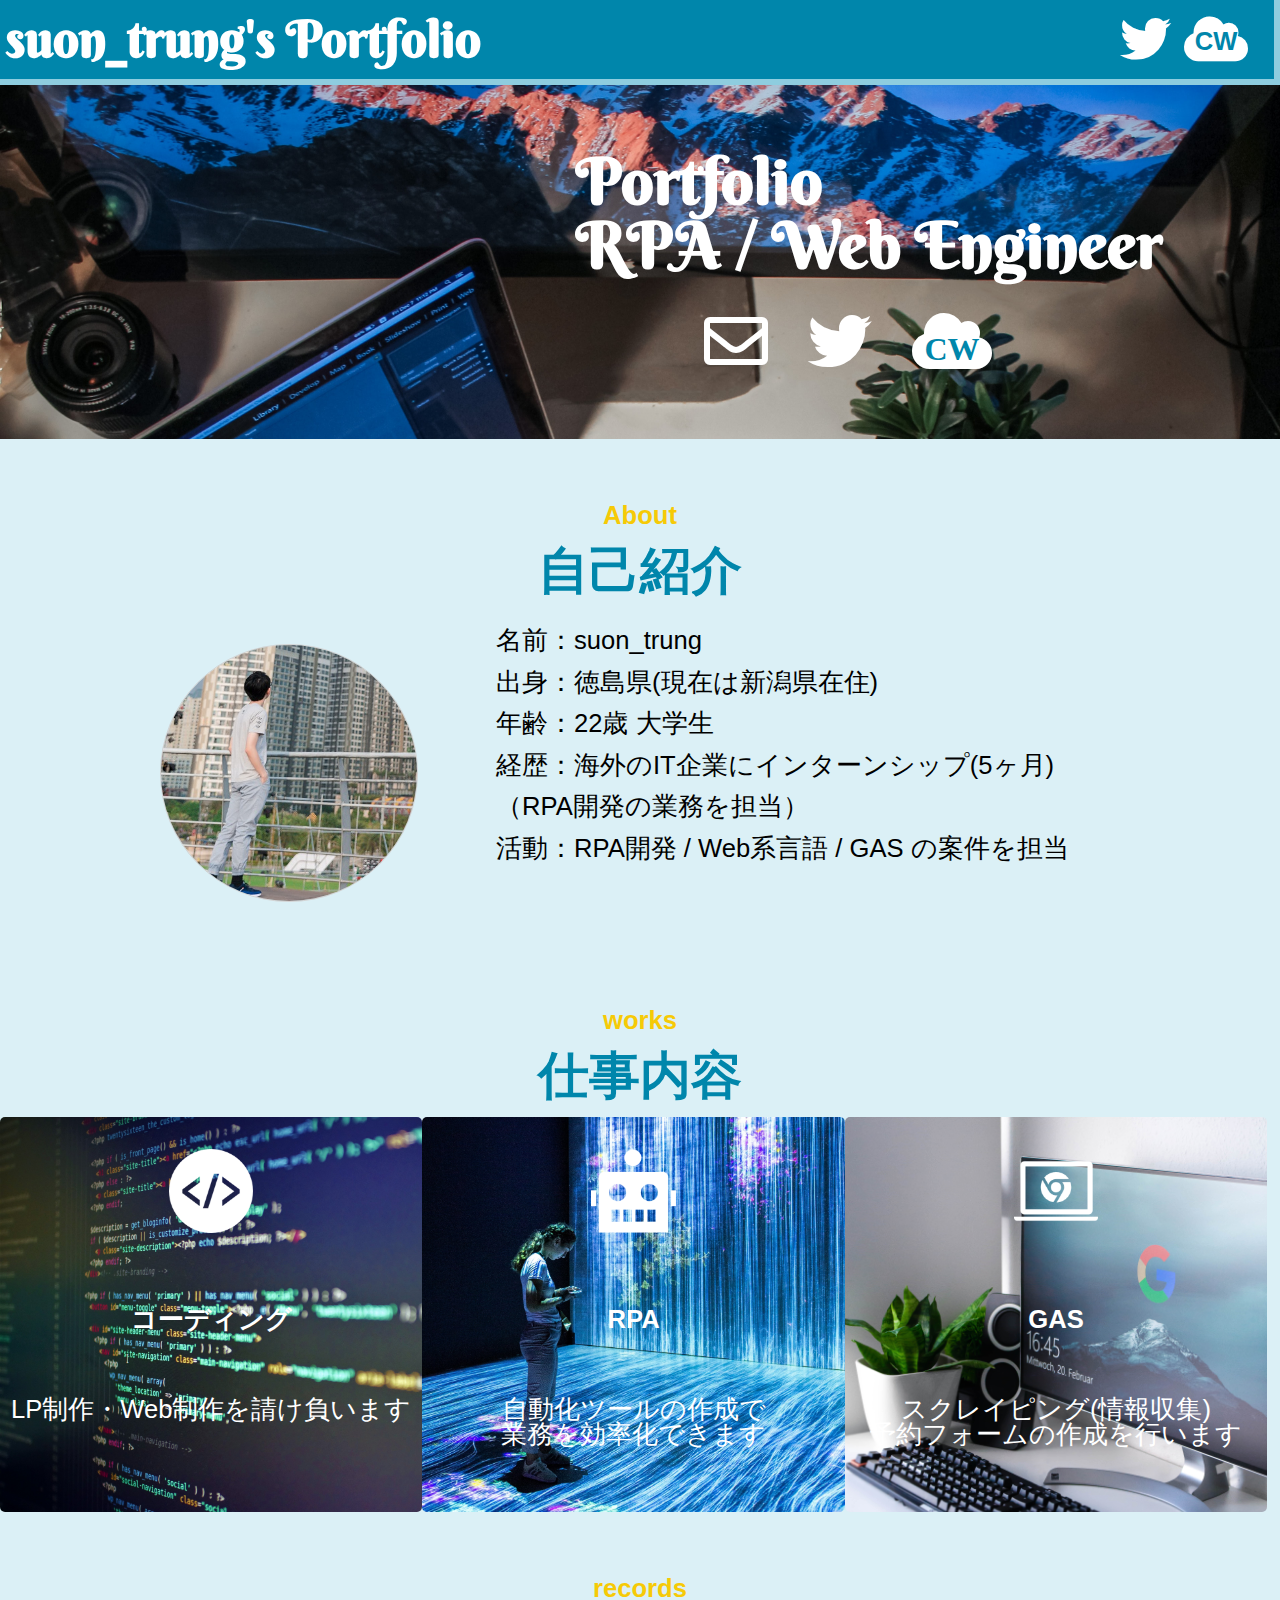
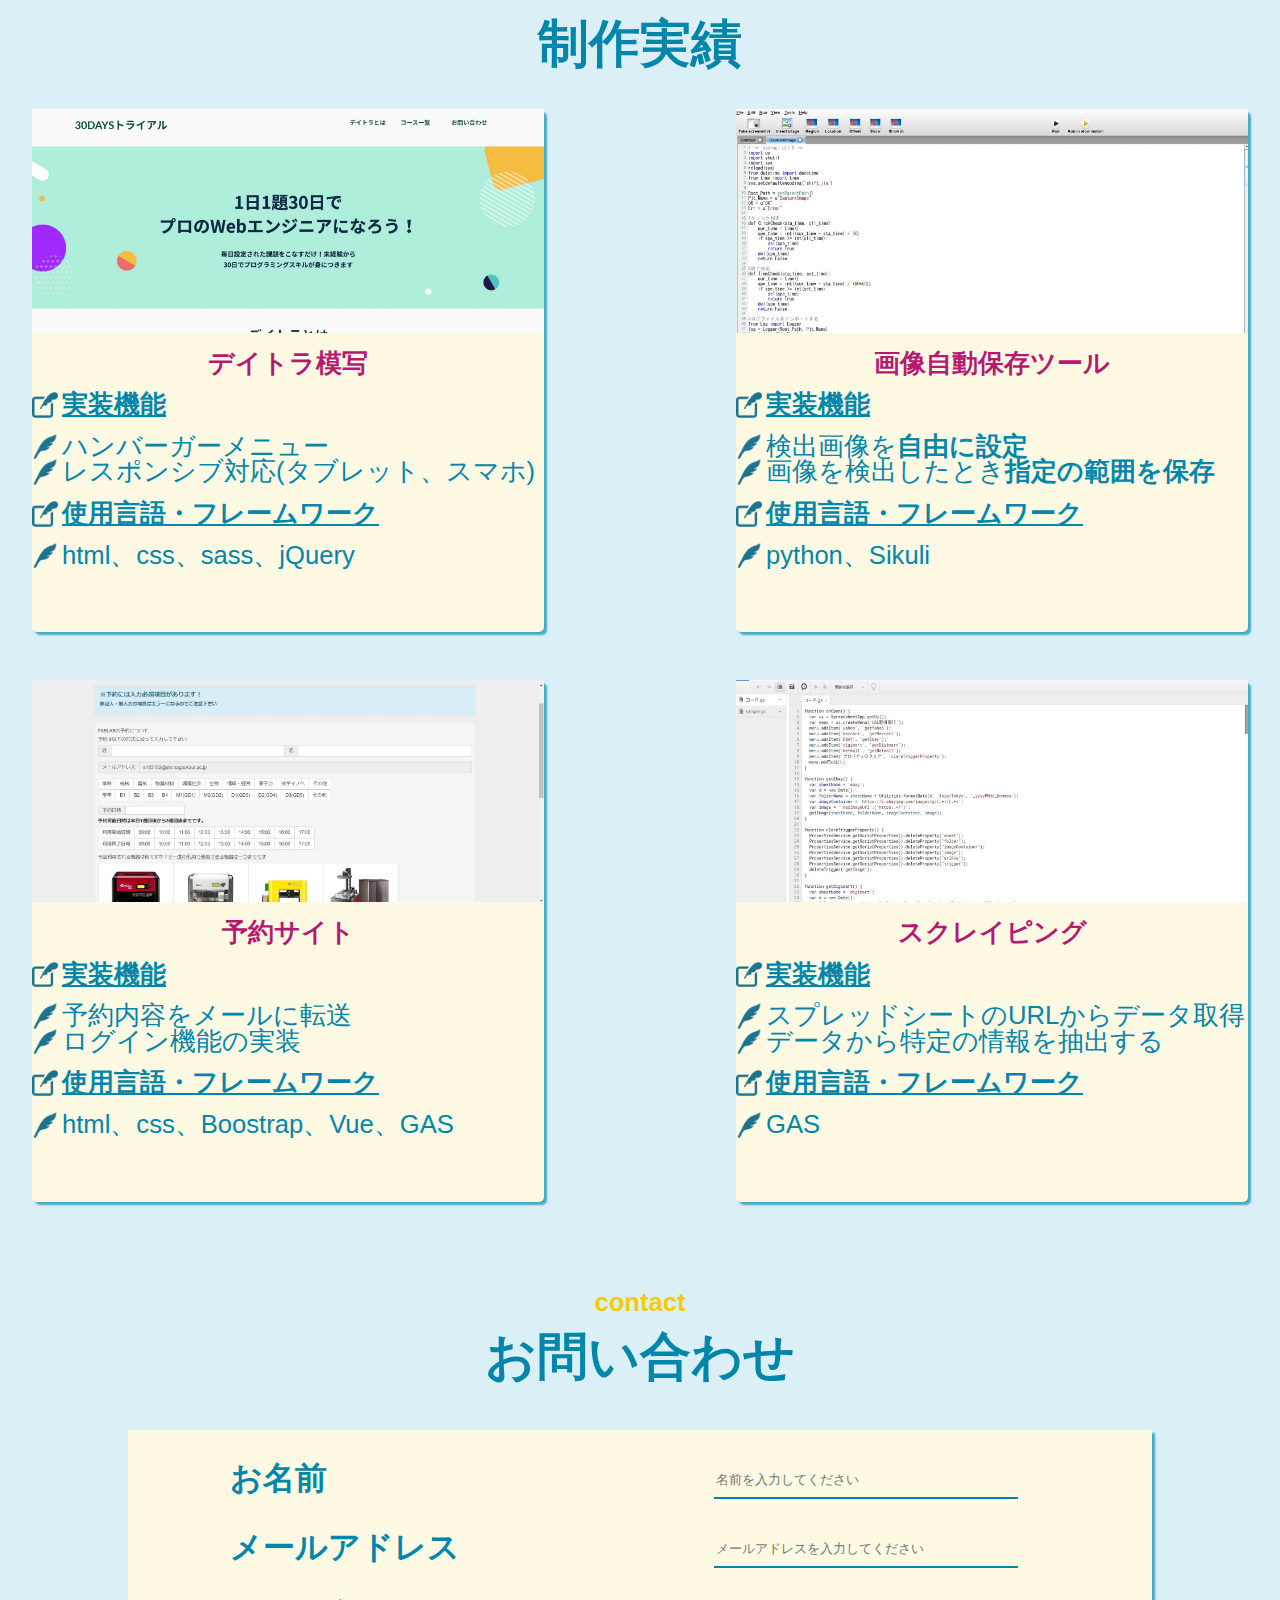
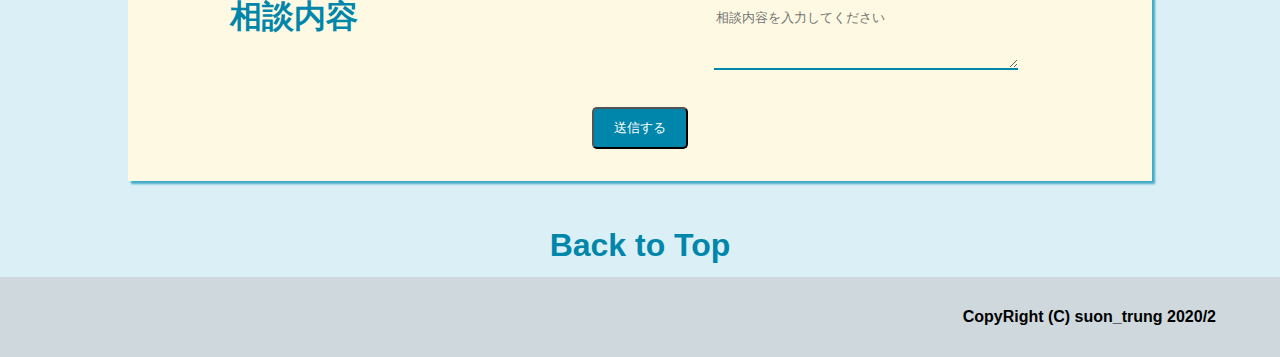
==== index.html @ 63317b01 "初版" ====
<!DOCTYPE html>
<html>
  <head>
    <meta charset="utf-8">
    <title>suon_trung's Portfolio</title>
    <meta name="viewport" content="width=device-width, initial-scale=1.0, minimum-scale=1.0, user-scalable=yes">
    <link href="https://fonts.googleapis.com/css?family=Berkshire+Swash&display=swap" rel="stylesheet">
    <link href="https://use.fontawesome.com/releases/v5.6.1/css/all.css" rel="stylesheet">
    <link rel="stylesheet" href="css/ResetStyle.css">
    <link rel="stylesheet" href="css/common.css">
  </head>
  <body>
    <header>
      <div class="underbar"></div>
      <div class="topbar">
        <div class="title">
          <h1>suon_trung's Portfolio</h1>
        </div>
        <div class="icon">
          <div class="pic">
            <a href="https://twitter.com/SuonTrung"><i class="fab fa-twitter fa-fw"></i></a>
          </div>
          <div class="pic _fa-back">
            <a href="https://crowdworks.jp/public/employees/3384815">
              <i class="fas fa-cloud fa-fw"></i>
              <span class="_fa-forw">CW</span>
            </a>
          </div>
        </div>
      </div>
    </header>
    <main>
      <section class="top">
        <div class="topimg">
          <div class="text">
            <p class="font-swash">Portfolio</p>
            <p class="font-swash">RPA / Web Engineer</p>
          </div>
          <div class="icon">
            <div class="pic move-cont">
              <i class="far fa-envelope"></i>
            </div>
            <div class="pic">
              <a href="https://twitter.com/SuonTrung"><i class="fab fa-twitter fa-fw"></i></a>
            </div>
            <div class="pic">
              <a href="https://crowdworks.jp/public/employees/3384815"><i class="fas fa-cloud fa-fw _fa-back"><span class="_fa-forw">CW</span></i></a>
            </div>
          </div>
        </div>
      </section>

      <section class="pro">
        <div class="profile">
          <h3>About</h3>
          <h2>自己紹介</h2>
          <div class="flex eight-size margin-center">
            <div class="pic">
              <img src="img/profile.jpg" width="100%" style="border-radius: 50%; border: 1px solid lightgray;">
            </div>
            <div class="text">
              <ul>
                <li>名前：suon_trung</li>
                <li>出身：徳島県(現在は新潟県在住)</li>
                <li>年齢：22歳 大学生</li>
                <li>経歴：海外のIT企業にインターンシップ(5ヶ月)</li>
                <li>（RPA開発の業務を担当）</li>
                <li>活動：RPA開発 / Web系言語 / GAS の案件を担当</li>
                <li></li>
              </ul>
            </div>
          </div>
        </div>
      </section>

      <section class="works">
        <div class="skill">
          <h3>works</h3>
          <h2>仕事内容</h2>
          <div class="flex">
            <section>
              <div class="container html">
                <div class="pic">
                  <img src="img/html.png" width="100%">
                </div>
                <div class="text">
                  <h3>コーディング</h3>
                  <p>LP制作・Web制作を請け負います</p>
                </div>
              </div>
            </section>
  
            <section>
              <div class="container rpa">
                <div class="pic">
                  <img src="img/rpa.png" width="100%">
                </div>
                <div class="text">
                  <h3>RPA</h3>
                  <p>自動化ツールの作成で<br>業務を効率化できます</p>
                </div>
              </div>
            </section>
  
            <section>
              <div class="container gas">
                <div class="pic">
                  <img src="img/gas.png" width="100%">
                </div>
                <div class="text">
                  <h3>GAS</h3>
                  <p>スクレイピング(情報収集)<br>予約フォームの作成を行います</p>
                </div>
              </div>
            </section>
          </div>
        </div>
      </section>

      <section>
        <h3>records</h3>
        <h2>制作実績</h2>
        <div class="record">
          <div class="flex">
            <div class="container main-color">
              <div class="pic">
                <img src="img/html_port.jpg" width="100%">
              </div>
              <div class="text">
                <h3>デイトラ模写</h3>
                <ul>
                  <li>実装機能</li>
                  <li>ハンバーガーメニュー</li>
                  <li>レスポンシブ対応(タブレット、スマホ)</li>
                </ul>
                <ul>
                  <li>使用言語・フレームワーク</li>
                  <li>html、css、sass、jQuery</li>
                </ul>
              </div>
            </div>

            <div class="container">
              <div class="pic">
                <img src="img/rpa_port.jpg" width="100%">
              </div>
              <div class="text">
                <h3>画像自動保存ツール</h3>
                <ul>
                  <li>実装機能</li>
                  <li>検出画像を<b>自由に設定</b></li>
                  <li>画像を検出したとき<b>指定の範囲を保存</b></li>
                </ul>
                <ul>
                  <li>使用言語・フレームワーク</li>
                  <li>python、Sikuli</li>
                </ul>
              </div>
            </div>
          </div>
          <div class="flex">
            <div class="container">
              <div class="pic">
                <img src="img/gas_port.jpg" width="100%">
              </div>
              <div class="text">
                <h3>予約サイト</h3>
                <ul>
                  <li>実装機能</li>
                  <li>予約内容をメールに転送</li>
                  <li>ログイン機能の実装</li>
                </ul>
                <ul>
                  <li>使用言語・フレームワーク</li>
                  <li>html、css、Boostrap、Vue、GAS</li>
                </ul>
              </div>
            </div>
            <div class="container">
              <div class="pic">
                <img src="img/scra_port.jpg" width="100%">
              </div>
              <div class="text">
                <h3>スクレイピング</h3>
                <ul>
                  <li>実装機能</li>
                  <li>スプレッドシートのURLからデータ取得</b></li>
                  <li>データから特定の情報を抽出する</b></li>
                </ul>
                <ul>
                  <li>使用言語・フレームワーク</li>
                  <li>GAS</li>
                </ul>
              </div>
            </div>
          </div>
        </div>
      </section>

      <section class="cont">
        <h3>contact</h3>
        <h2>お問い合わせ</h2>
        <div class="form">
          <form action="https://script.google.com/macros/s/AKfycbw3FhSAvI38-CSGtLt6iGZPKtSfuxS2TXnhIPZ2aMzYkBeC4oI/exec" method="post">
            <div class="label">
              <label>
                <div class="flex">
                  <div class="question">
                    <span>お名前</span>
                  </div>
                  <div class="answer">
                    <input type="text" name="name" placeholder="名前を入力してください">
                  </div>
                </div>
              </label>
            </div>
            <div class="label">
              <label>
                <div class="flex">
                  <div class="question">
                    <span>メールアドレス</span>
                  </div>
                  <div class="answer">
                    <input type="email" name="mail" placeholder="メールアドレスを入力してください">
                  </div>
                </div>
              </label>
            </div>
            <div class="label">
              <label>
                <div class="flex">
                  <div class="question">
                    <span>相談内容</span>
                  </div>
                  <div class="answer">
                    <textarea name="answer" placeholder="相談内容を入力してください"></textarea>
                  </div>
                </div>
              </label>
            </div>
            <div class="submit">
              <input type="submit" value="送信する">
            </div>
          </form>
        </div>
      </section>
      <div class="move-top"><span>Back to Top</span></div>
    </main>

    <footer>
      <div class ="copyright">
        <p>CopyRight (C) suon_trung 2020/2</p>
      </div>
    </footer>
    <script src="js/jquery-3.4.1.min.js"></script>
    <script src="js/common.js"></script>
  </body>
</html>
---- css/ResetStyle.css ----
/*
html5doctor.com Reset Stylesheet
v1.6.1
Last Updated: 2010-09-17
Author: Richard Clark - http://richclarkdesign.com
Twitter: @rich_clark
*/

html, body, div, span, object, iframe,
h1, h2, h3, h4, h5, h6, p, blockquote, pre,
abbr, address, cite, code,
del, dfn, em, img, ins, kbd, q, samp,
small, strong, sub, sup, var,
b, i,
dl, dt, dd, ol, ul, li,
fieldset, form, label, legend,
table, caption, tbody, tfoot, thead, tr, th, td,
article, aside, canvas, details, figcaption, figure,
footer, header, hgroup, menu, nav, section, summary,
time, mark, audio, video {
    margin:0;
    padding:0;
    border:0;
    outline:0;
    font-size:100%;
    vertical-align:baseline;
    background:transparent;
}

body {
    line-height:1;
}

article,aside,details,figcaption,figure,
footer,header,hgroup,menu,nav,section {
    display:block;
}

nav ul {
    list-style:none;
}

blockquote, q {
    quotes:none;
}

blockquote:before, blockquote:after,
q:before, q:after {
    content:'';
    content:none;
}

a {
    margin:0;
    padding:0;
    font-size:100%;
    vertical-align:baseline;
    background:transparent;
}

/* change colours to suit your needs */
ins {
    background-color:#ff9;
    color:#000;
    text-decoration:none;
}

/* change colours to suit your needs */
mark {
    background-color:#ff9;
    color:#000;
    font-style:italic;
    font-weight:bold;
}

del {
    text-decoration: line-through;
}

abbr[title], dfn[title] {
    border-bottom:1px dotted;
    cursor:help;
}

table {
    border-collapse:collapse;
    border-spacing:0;
}

/* change border colour to suit your needs */
hr {
    display:block;
    height:1px;
    border:0;  
    border-top:1px solid #cccccc;
    margin:1em 0;
    padding:0;
}

input, select {
    vertical-align:middle;
}
---- css/common.css ----
html{font-size:64px;font-size:5vw;font-family:"Lato","Noto Sans JP","游ゴシック Medium","游ゴシック体","Yu Gothic Medium",YuGothic,"ヒラギノ角ゴ ProN","Hiragino Kaku Gothic ProN","メイリオ",Meiryo,"ＭＳ Ｐゴシック","MS PGothic",sans-serif}html body{background:#DBF0F6}html body h1{font-size:0.8rem;font-family:'Berkshire Swash', "Times New Roman", sans-serif;color:#fff}html body ul{list-style:none}html body .flex{display:flex}html body .margin-center{margin:0 auto}html body h2{text-align:center;font-size:0.8rem;padding:16px 0 16px 0;color:#0086AB}html body h3,html body main .skill .flex p{text-align:center;font-size:0.4rem;margin-top:64px;color:#F6CA06}html body a{color:#fff}html body .main-color{background:#0086AB}html body .acc1-color{background:#B61972}html body .acc2-color{background:#F6CA06}html body .font-swash{font-family:'Berkshire Swash', "Times New Roman", sans-serif}html body .move-cont{cursor:pointer}html body header{position:relative;margin-bottom:0.1rem}html body header .topbar,html body header .underbar{display:flex;padding:0.2rem 0 0.2rem 0.1rem;margin-right:0.1rem;background:#0086AB;position:relative;z-index:100}html body header .underbar{width:100%;height:100%;padding:0;margin:0;padding-bottom:0.1rem;background:#42aac7;opacity:0.5;position:absolute;z-index:99;top:0}html body header .title{margin-right:auto}html body header .icon{display:flex;margin-right:0.3rem}html body header .icon .pic{margin-right:0.1rem;font-size:0.8rem}html body header .icon ._fa-back{position:relative;z-index:100}html body header .icon ._fa-back ._fa-forw{position:absolute;z-index:101;top:50%;left:50%;transform:translate(-50%, -40%);font-size:0.4rem;font-weight:bold;color:#0086AB}html body main .topimg{background-image:url("../img/pc_screen.jpg");background-size:cover;padding-top:64px;padding-bottom:64px}html body main .topimg .text{margin-left:45%;color:#fff;font-size:1rem;font-weight:bold}html body main .topimg .icon{margin-top:32px;margin-left:55%;color:#fff;font-size:1rem;display:flex}html body main .topimg .icon .pic{margin-right:32px}html body main .topimg .icon ._fa-back{position:relative}html body main .topimg .icon ._fa-back ._fa-forw{position:absolute;z-index:101;top:60%;left:50%;transform:translate(-50%, -50%);color:#0086AB;font-size:50%}html body main .container{width:33vw;height:100%;background:white;border-radius:5px}html body main .container .pic{width:20%;margin:0 auto;padding-top:32px}html body main .container .text{color:#0086AB;font-size:0.5rem;margin:64px 0 64px 0}html body main .skill .flex h3,html body main .skill .flex p{color:#fff}html body main .skill .html{background-image:url("../img/html_back.jpg");background-size:cover}html body main .skill .rpa{background-image:url("../img/rpa_back.jpg");background-size:cover}html body main .skill .gas{background-image:url("../img/gas_back.jpg");background-size:cover}html body main .record .container{background:#FEF9E2;box-shadow:3px 3px 2px #42aac7;margin:24px auto;width:40%}html body main .record .container .pic{padding:0;width:100%;overflow:hidden}html body main .record .container .text{font-size:0.4rem;margin-top:0px}html body main .record .container .text h3,html body main .record .container .text .skill .flex p,html body main .skill .flex .record .container .text p{color:#B61972;margin-top:8px;margin-bottom:16px}html body main .record .container .text ul{margin-top:16px;list-style:none}html body main .record .container .text li{background:url("../img/li.png") no-repeat;padding-left:30px;background-size:0.4rem auto}html body main .record .container .text li:first-child{background:url("../img/li-first.png") no-repeat;margin-bottom:16px;background-size:0.4rem auto;font-weight:bold;text-decoration:underline}html body main .record .container:first-child{margin-left:32px}html body main .record .container:last-child{margin-right:32px}html body main .profile{background-size:cover}html body main .profile .flex{width:80%;margin:0 auto}html body main .profile .pic{width:20vw;padding:32px;margin-right:48px}html body main .profile .text{font-size:0.4rem}html body main .profile .text li{margin-top:16px}html body main .form{width:80%;margin:32px auto;background:#FEF9E2;box-shadow:3px 3px 2px #42aac7;font-size:0.5rem}html body main .form .label{padding-top:32px;width:80%;margin:0 auto}html body main .form .label .flex{justify-content:space-between}html body main .form .label .flex .question{color:#0086AB;font-weight:bold}html body main .form .label .flex .answer{margin-right:32px}html body main .form .label .flex .answer input,html body main .form .label .flex .answer textarea{width:300px;border:none;border-bottom:2px solid #0086AB;background:transparent;line-height:0.5rem;font-family:"Lato","Noto Sans JP","游ゴシック Medium","游ゴシック体","Yu Gothic Medium",YuGothic,"ヒラギノ角ゴ ProN","Hiragino Kaku Gothic ProN","メイリオ",Meiryo,"ＭＳ Ｐゴシック","MS PGothic",sans-serif}html body main .form .submit{display:inline-blck;text-align:center;padding:32px 0}html body main .form .submit input,html body main .form .submit .label .flex .answer textarea,html body main .form .label .flex .answer .submit textarea{color:#fff;background:#0086AB;padding:10px 20px;border-radius:5px;cursor:pointer}html body main .move-top{text-align:center;color:#0086AB;line-height:1rem;font-size:0.5rem;font-weight:bold;cursor:pointer}html body footer{background:#cfd8dc}html body footer .copyright{width:90vw;margin:0 auto;padding-top:32px;padding-bottom:32px;font-size:0.25rem;font-weight:bold;text-align:right}
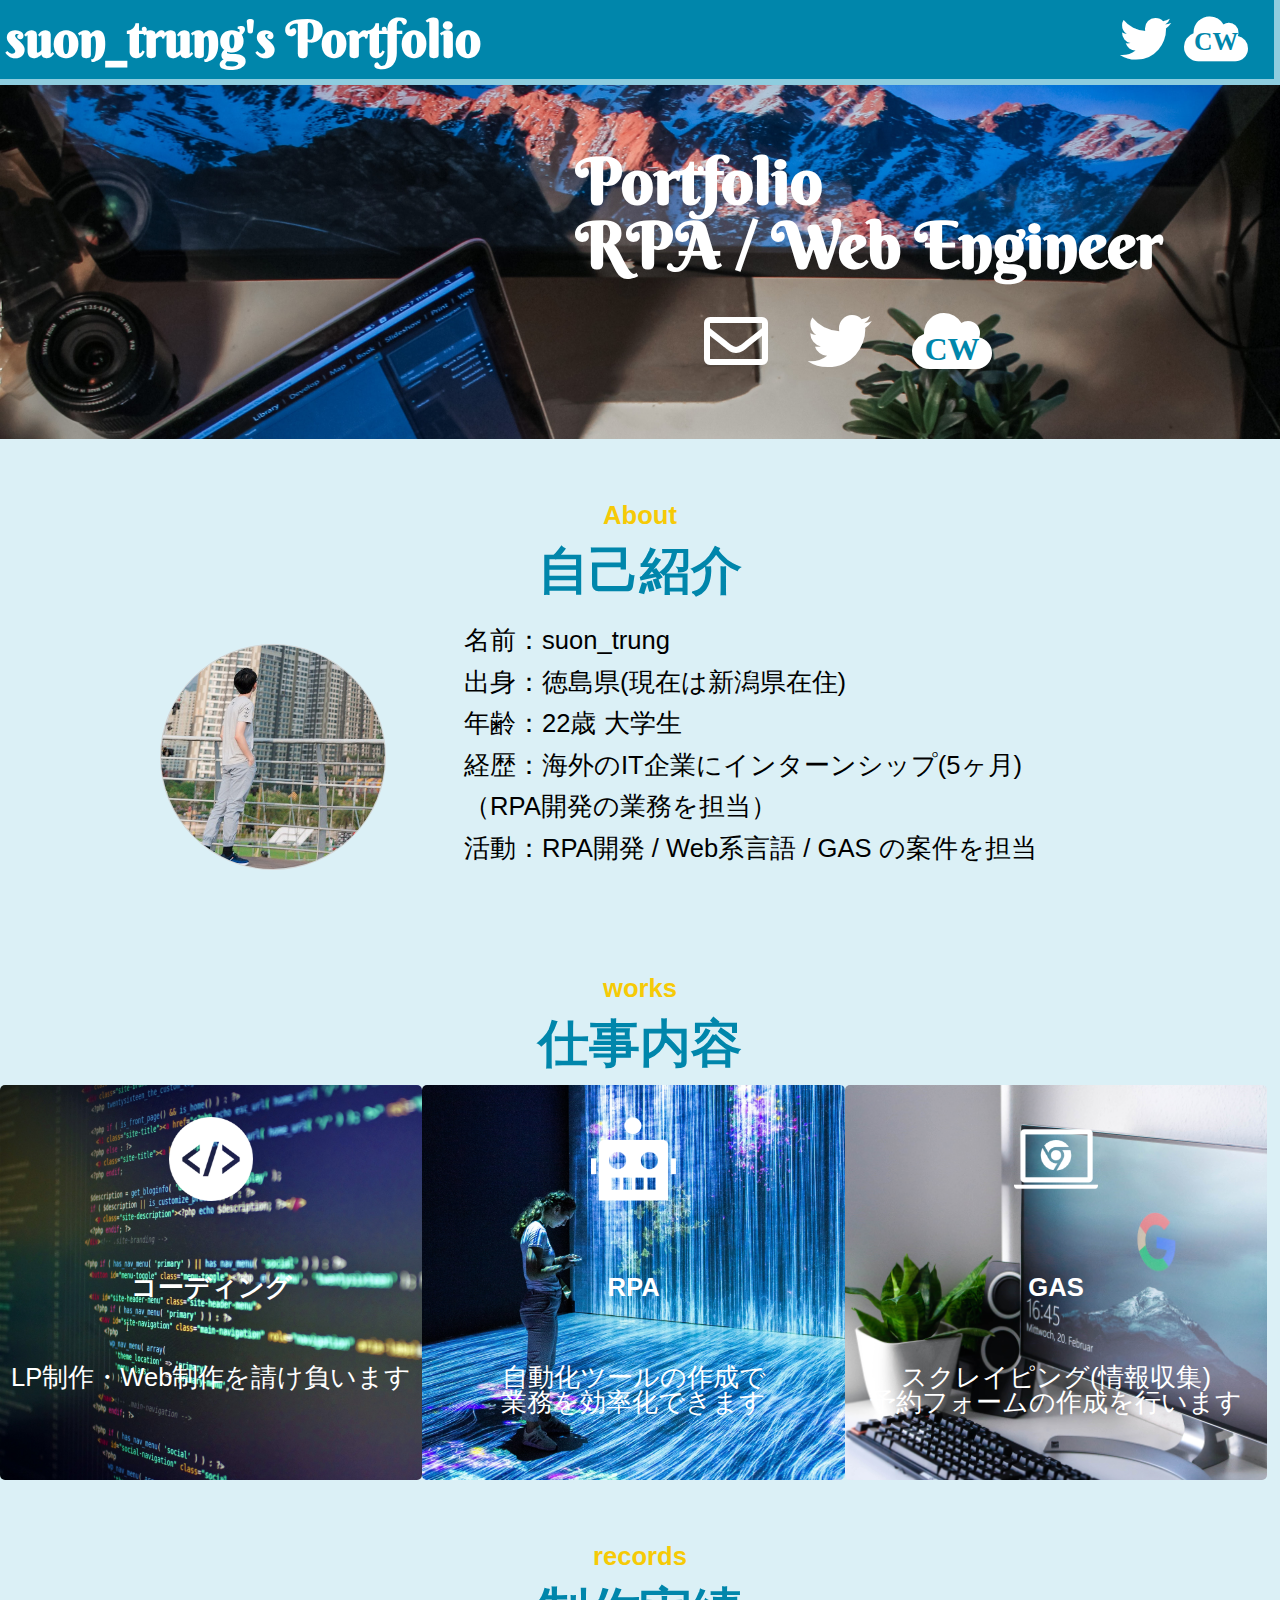
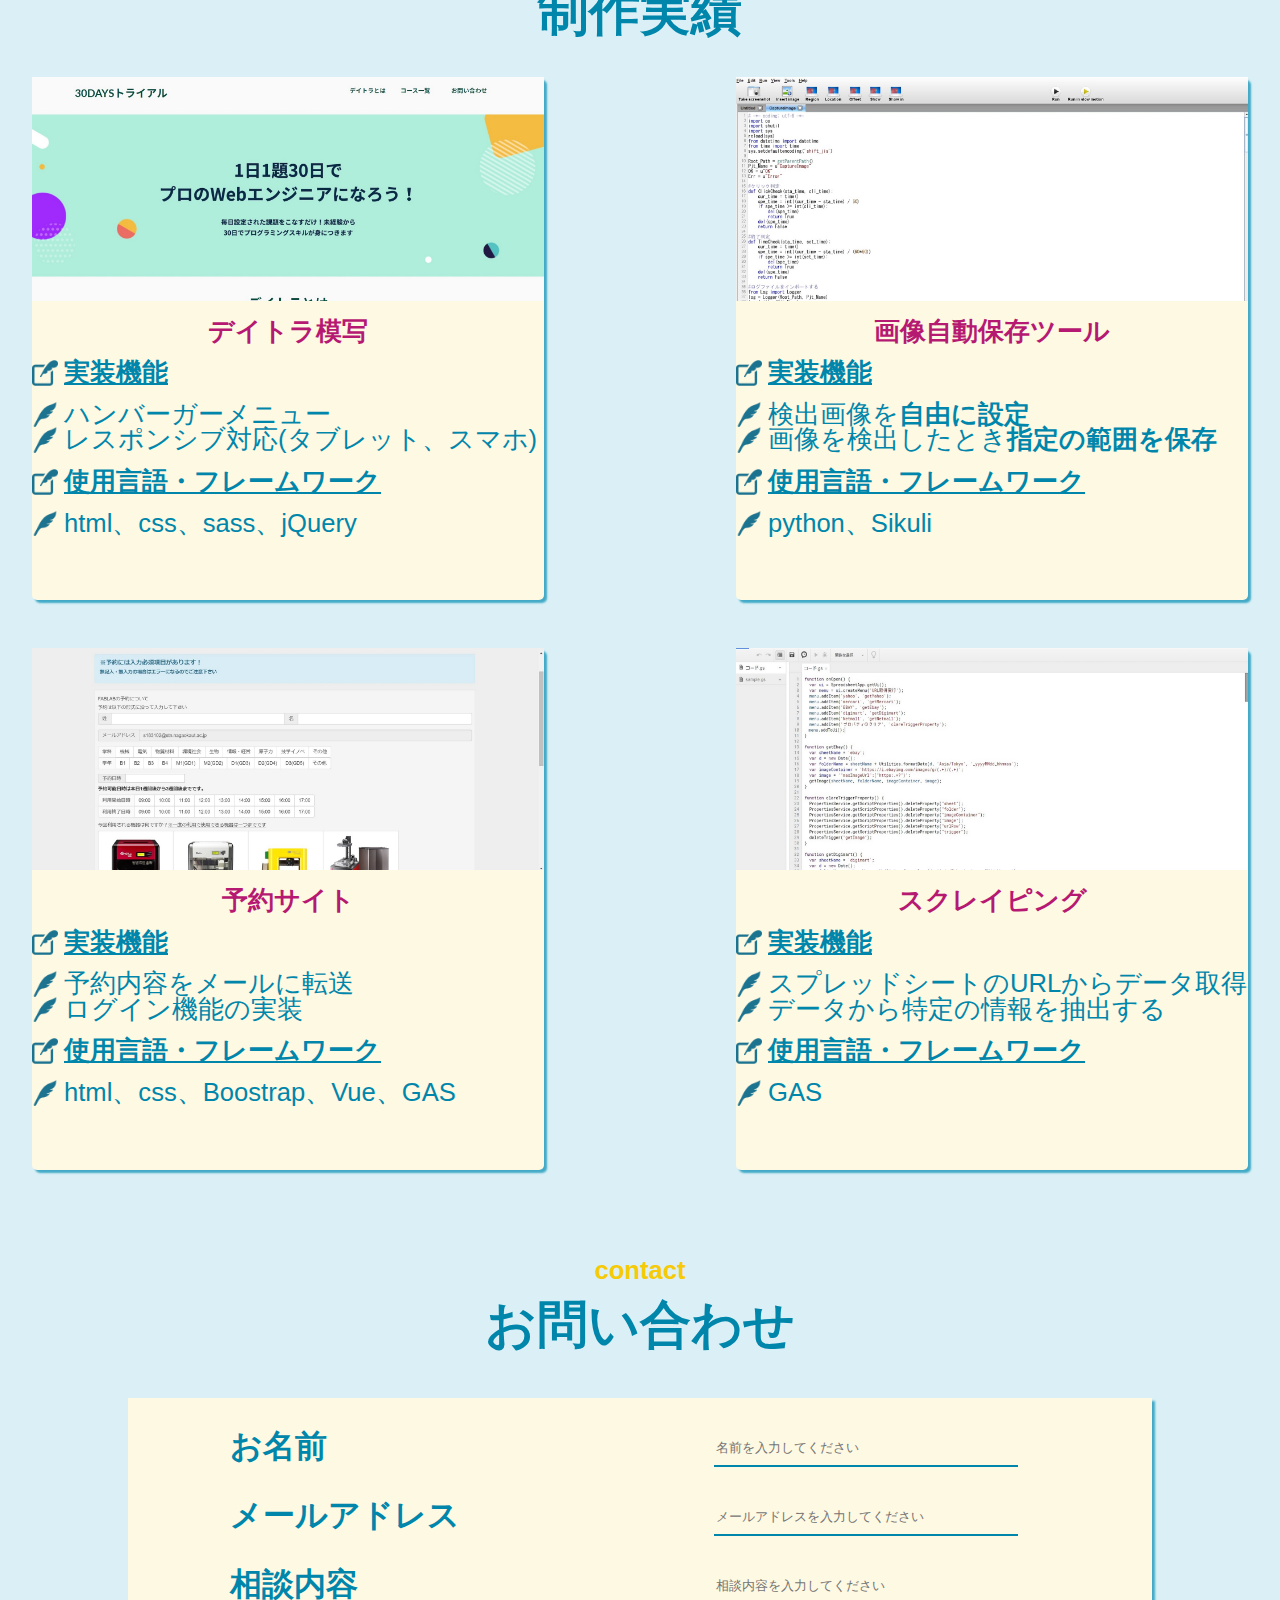
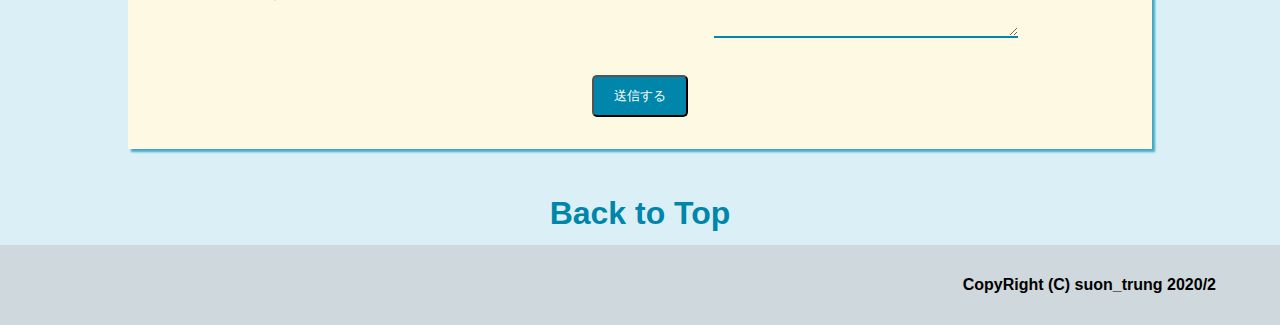
==== commit 180c5579: "レスポンシブ対応（タブレット・スマホ）" ====
--- a/index.html
+++ b/index.html
@@ -22,8 +22,7 @@
           </div>
           <div class="pic _fa-back">
             <a href="https://crowdworks.jp/public/employees/3384815">
-              <i class="fas fa-cloud fa-fw"></i>
-              <span class="_fa-forw">CW</span>
+              <a href="https://crowdworks.jp/public/employees/3384815"><i class="fas fa-cloud fa-fw _fa-back"><span class="_fa-forw">CW</span></i></a>
             </a>
           </div>
         </div>
--- a/css/common.css
+++ b/css/common.css
@@ -1 +1 @@
-html{font-size:64px;font-size:5vw;font-family:"Lato","Noto Sans JP","游ゴシック Medium","游ゴシック体","Yu Gothic Medium",YuGothic,"ヒラギノ角ゴ ProN","Hiragino Kaku Gothic ProN","メイリオ",Meiryo,"ＭＳ Ｐゴシック","MS PGothic",sans-serif}html body{background:#DBF0F6}html body h1{font-size:0.8rem;font-family:'Berkshire Swash', "Times New Roman", sans-serif;color:#fff}html body ul{list-style:none}html body .flex{display:flex}html body .margin-center{margin:0 auto}html body h2{text-align:center;font-size:0.8rem;padding:16px 0 16px 0;color:#0086AB}html body h3,html body main .skill .flex p{text-align:center;font-size:0.4rem;margin-top:64px;color:#F6CA06}html body a{color:#fff}html body .main-color{background:#0086AB}html body .acc1-color{background:#B61972}html body .acc2-color{background:#F6CA06}html body .font-swash{font-family:'Berkshire Swash', "Times New Roman", sans-serif}html body .move-cont{cursor:pointer}html body header{position:relative;margin-bottom:0.1rem}html body header .topbar,html body header .underbar{display:flex;padding:0.2rem 0 0.2rem 0.1rem;margin-right:0.1rem;background:#0086AB;position:relative;z-index:100}html body header .underbar{width:100%;height:100%;padding:0;margin:0;padding-bottom:0.1rem;background:#42aac7;opacity:0.5;position:absolute;z-index:99;top:0}html body header .title{margin-right:auto}html body header .icon{display:flex;margin-right:0.3rem}html body header .icon .pic{margin-right:0.1rem;font-size:0.8rem}html body header .icon ._fa-back{position:relative;z-index:100}html body header .icon ._fa-back ._fa-forw{position:absolute;z-index:101;top:50%;left:50%;transform:translate(-50%, -40%);font-size:0.4rem;font-weight:bold;color:#0086AB}html body main .topimg{background-image:url("../img/pc_screen.jpg");background-size:cover;padding-top:64px;padding-bottom:64px}html body main .topimg .text{margin-left:45%;color:#fff;font-size:1rem;font-weight:bold}html body main .topimg .icon{margin-top:32px;margin-left:55%;color:#fff;font-size:1rem;display:flex}html body main .topimg .icon .pic{margin-right:32px}html body main .topimg .icon ._fa-back{position:relative}html body main .topimg .icon ._fa-back ._fa-forw{position:absolute;z-index:101;top:60%;left:50%;transform:translate(-50%, -50%);color:#0086AB;font-size:50%}html body main .container{width:33vw;height:100%;background:white;border-radius:5px}html body main .container .pic{width:20%;margin:0 auto;padding-top:32px}html body main .container .text{color:#0086AB;font-size:0.5rem;margin:64px 0 64px 0}html body main .skill .flex h3,html body main .skill .flex p{color:#fff}html body main .skill .html{background-image:url("../img/html_back.jpg");background-size:cover}html body main .skill .rpa{background-image:url("../img/rpa_back.jpg");background-size:cover}html body main .skill .gas{background-image:url("../img/gas_back.jpg");background-size:cover}html body main .record .container{background:#FEF9E2;box-shadow:3px 3px 2px #42aac7;margin:24px auto;width:40%}html body main .record .container .pic{padding:0;width:100%;overflow:hidden}html body main .record .container .text{font-size:0.4rem;margin-top:0px}html body main .record .container .text h3,html body main .record .container .text .skill .flex p,html body main .skill .flex .record .container .text p{color:#B61972;margin-top:8px;margin-bottom:16px}html body main .record .container .text ul{margin-top:16px;list-style:none}html body main .record .container .text li{background:url("../img/li.png") no-repeat;padding-left:30px;background-size:0.4rem auto}html body main .record .container .text li:first-child{background:url("../img/li-first.png") no-repeat;margin-bottom:16px;background-size:0.4rem auto;font-weight:bold;text-decoration:underline}html body main .record .container:first-child{margin-left:32px}html body main .record .container:last-child{margin-right:32px}html body main .profile{background-size:cover}html body main .profile .flex{width:80%;margin:0 auto}html body main .profile .pic{width:20vw;padding:32px;margin-right:48px}html body main .profile .text{font-size:0.4rem}html body main .profile .text li{margin-top:16px}html body main .form{width:80%;margin:32px auto;background:#FEF9E2;box-shadow:3px 3px 2px #42aac7;font-size:0.5rem}html body main .form .label{padding-top:32px;width:80%;margin:0 auto}html body main .form .label .flex{justify-content:space-between}html body main .form .label .flex .question{color:#0086AB;font-weight:bold}html body main .form .label .flex .answer{margin-right:32px}html body main .form .label .flex .answer input,html body main .form .label .flex .answer textarea{width:300px;border:none;border-bottom:2px solid #0086AB;background:transparent;line-height:0.5rem;font-family:"Lato","Noto Sans JP","游ゴシック Medium","游ゴシック体","Yu Gothic Medium",YuGothic,"ヒラギノ角ゴ ProN","Hiragino Kaku Gothic ProN","メイリオ",Meiryo,"ＭＳ Ｐゴシック","MS PGothic",sans-serif}html body main .form .submit{display:inline-blck;text-align:center;padding:32px 0}html body main .form .submit input,html body main .form .submit .label .flex .answer textarea,html body main .form .label .flex .answer .submit textarea{color:#fff;background:#0086AB;padding:10px 20px;border-radius:5px;cursor:pointer}html body main .move-top{text-align:center;color:#0086AB;line-height:1rem;font-size:0.5rem;font-weight:bold;cursor:pointer}html body footer{background:#cfd8dc}html body footer .copyright{width:90vw;margin:0 auto;padding-top:32px;padding-bottom:32px;font-size:0.25rem;font-weight:bold;text-align:right}
+html{font-size:64px;font-size:5vw;font-family:"Lato","Noto Sans JP","游ゴシック Medium","游ゴシック体","Yu Gothic Medium",YuGothic,"ヒラギノ角ゴ ProN","Hiragino Kaku Gothic ProN","メイリオ",Meiryo,"ＭＳ Ｐゴシック","MS PGothic",sans-serif}html body{background:#DBF0F6}html body h1{font-size:0.8rem;font-family:'Berkshire Swash', "Times New Roman", sans-serif;color:#fff}html body ul{list-style:none}html body .flex{display:flex}html body .margin-center{margin:0 auto}html body h2{text-align:center;font-size:0.8rem;padding:16px 0 16px 0;color:#0086AB}html body h3,html body main .skill .flex p{text-align:center;font-size:0.4rem;margin-top:64px;color:#F6CA06}html body a{color:#fff}html body .main-color{background:#0086AB}html body .acc1-color{background:#B61972}html body .acc2-color{background:#F6CA06}html body .font-swash{font-family:'Berkshire Swash', "Times New Roman", sans-serif}html body .move-cont{cursor:pointer}html body header{position:relative;margin-bottom:0.1rem}html body header .topbar,html body header .underbar{display:flex;padding:0.2rem 0 0.2rem 0.1rem;margin-right:0.1rem;background:#0086AB;position:relative;z-index:100}html body header .underbar{width:100%;height:100%;padding:0;margin:0;padding-bottom:0.1rem;background:#42aac7;opacity:0.5;position:absolute;z-index:99;top:0}html body header .title{margin-right:auto}html body header .icon{display:flex;margin-right:0.3rem}html body header .icon .pic{margin-right:0.1rem;font-size:0.8rem}html body header .icon ._fa-back{position:relative;z-index:100}html body header .icon ._fa-back ._fa-forw{position:absolute;z-index:101;top:50%;left:50%;transform:translate(-50%, -40%);font-size:0.4rem;font-weight:bold;color:#0086AB}html body main .topimg{background-image:url("../img/pc_screen.jpg");background-size:cover;padding-top:64px;padding-bottom:64px}html body main .topimg .text{margin-left:45%;color:#fff;font-size:1rem;font-weight:bold}html body main .topimg .icon{margin-top:32px;margin-left:55%;color:#fff;font-size:1rem;display:flex}html body main .topimg .icon .pic{margin-right:32px}html body main .topimg .icon ._fa-back{position:relative}html body main .topimg .icon ._fa-back ._fa-forw{position:absolute;z-index:101;top:60%;left:50%;transform:translate(-50%, -50%);color:#0086AB;font-size:50%}html body main .container{width:33vw;height:100%;background:white;border-radius:5px}html body main .container .pic{width:20%;margin:0 auto;padding-top:32px}html body main .container .text{color:#0086AB;font-size:0.5rem;margin:64px 0 64px 0}html body main .skill .flex h3,html body main .skill .flex p{color:#fff}html body main .skill .html{background-image:url("../img/html_back.jpg");background-size:cover}html body main .skill .rpa{background-image:url("../img/rpa_back.jpg");background-size:cover}html body main .skill .gas{background-image:url("../img/gas_back.jpg");background-size:cover}html body main .record .container{background:#FEF9E2;box-shadow:3px 3px 2px #42aac7;margin:24px auto;width:40%}html body main .record .container .pic{padding:0;width:100%;overflow:hidden}html body main .record .container .text{font-size:0.4rem;margin-top:0px}html body main .record .container .text h3,html body main .record .container .text .skill .flex p,html body main .skill .flex .record .container .text p{color:#B61972;margin-top:8px;margin-bottom:16px}html body main .record .container .text ul{margin-top:16px;list-style:none}html body main .record .container .text li{background:url("../img/li.png") no-repeat;padding-left:0.5rem;background-size:0.4rem auto}html body main .record .container .text li:first-child{background:url("../img/li-first.png") no-repeat;margin-bottom:16px;background-size:0.4rem auto;font-weight:bold;text-decoration:underline}html body main .record .container:first-child{margin-left:32px}html body main .record .container:last-child{margin-right:32px}html body main .profile{background-size:cover}html body main .profile .flex{width:80%;margin:0 auto}html body main .profile .pic{width:3.5rem;padding:32px;margin-right:48px}html body main .profile .text{font-size:0.4rem}html body main .profile .text li{margin-top:16px}html body main .form{width:80%;margin:32px auto;background:#FEF9E2;box-shadow:3px 3px 2px #42aac7;font-size:0.5rem}html body main .form .label{padding-top:32px;width:80%;margin:0 auto}html body main .form .label .flex{justify-content:space-between}html body main .form .label .flex .question{color:#0086AB;font-weight:bold}html body main .form .label .flex .answer{margin-right:32px}html body main .form .label .flex .answer input,html body main .form .label .flex .answer textarea{width:300px;border:none;border-bottom:2px solid #0086AB;background:transparent;line-height:0.5rem;font-family:"Lato","Noto Sans JP","游ゴシック Medium","游ゴシック体","Yu Gothic Medium",YuGothic,"ヒラギノ角ゴ ProN","Hiragino Kaku Gothic ProN","メイリオ",Meiryo,"ＭＳ Ｐゴシック","MS PGothic",sans-serif;font-size:0.2rem}html body main .form .submit{display:inline-blck;text-align:center;padding:32px 0}html body main .form .submit input,html body main .form .submit .label .flex .answer textarea,html body main .form .label .flex .answer .submit textarea{color:#fff;background:#0086AB;padding:10px 20px;border-radius:5px;cursor:pointer}html body main .move-top{text-align:center;color:#0086AB;line-height:1rem;font-size:0.5rem;font-weight:bold;cursor:pointer}html body footer{background:#cfd8dc}html body footer .copyright{width:90vw;margin:0 auto;padding-top:32px;padding-bottom:32px;font-size:0.25rem;font-weight:bold;text-align:right}@media screen and (max-width: 1023px){html{font-size:8vw}html body main .record .container{width:45%}html body main .form .label .flex{display:block}html body main .form .label .flex .question{margin-bottom:16px}html body main .form .label .flex .answer{margin-bottom:16px}html body main .form .label .flex .answer input,html body main .form .label .flex .answer textarea{width:100%}}@media screen and (max-width: 767px){html{font-size:10vw}html body .flex{display:block}html body main .profile .text{font-size:0.35rem}html body main .skill .container{width:100%}html body main .skill .container .text{margin-bottom:0;padding-bottom:32px}html body main .record .container{width:80%}html body main .record .container .text{padding-bottom:32px}html body main .record .container:first-child{margin:0 auto}html body main .record .container:last-child{margin:0 auto}}
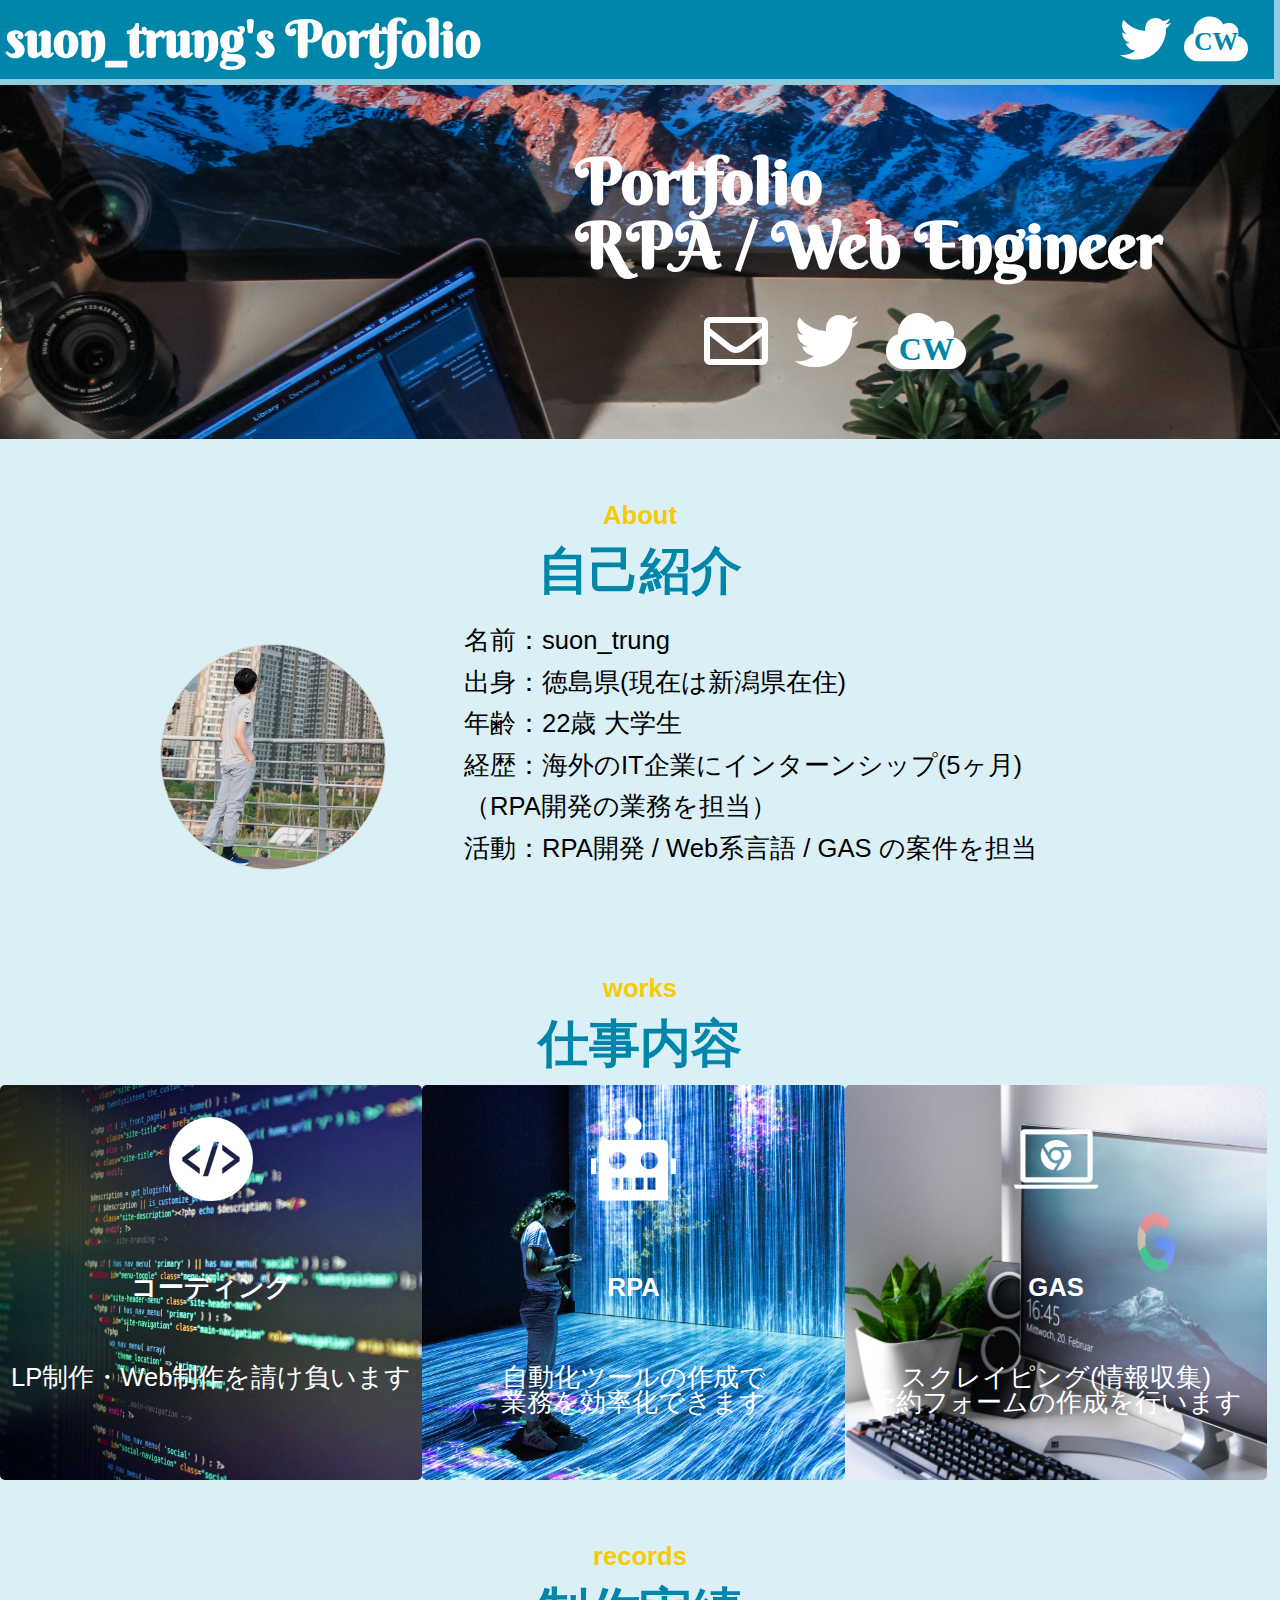
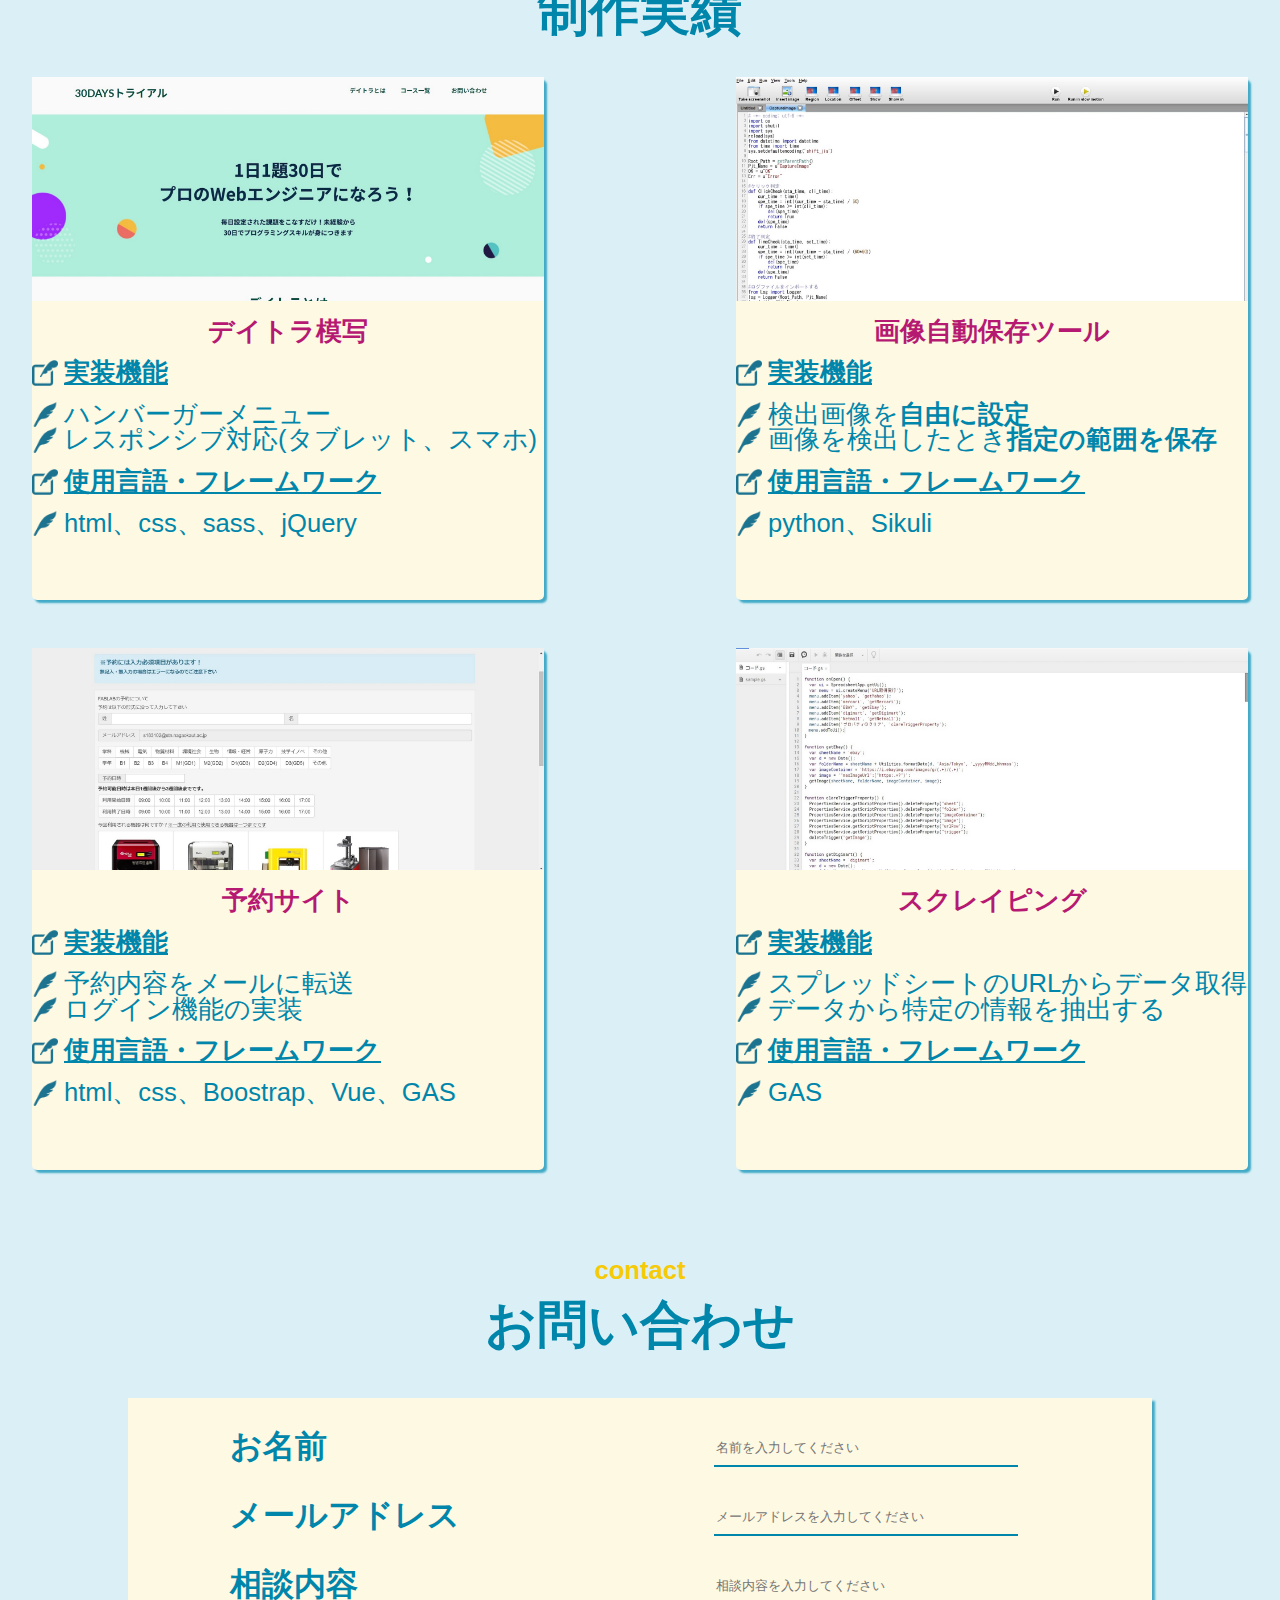
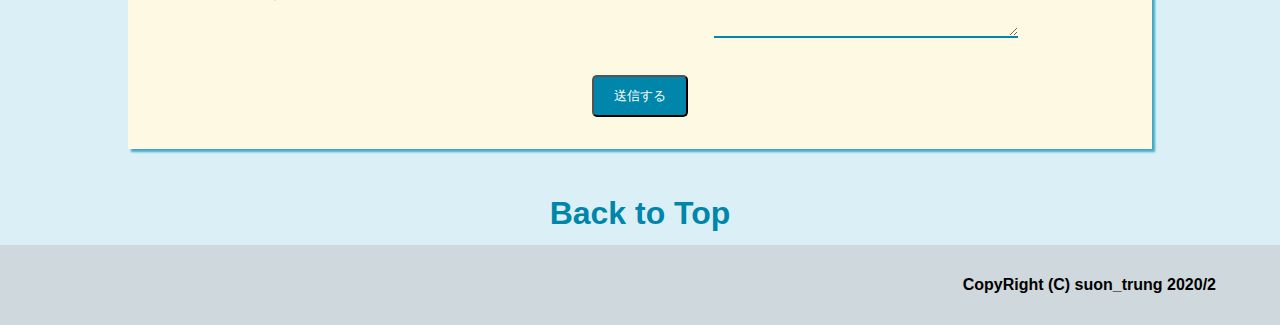
==== commit 88f91981: "Twitter サムネイル追加" ====
--- a/index.html
+++ b/index.html
@@ -2,6 +2,11 @@
 <html>
   <head>
     <meta charset="utf-8">
+    <meta name="twitter:site" content="@suontrung">
+    <meta name="twitter:title" content="Portfolio suon_trung">
+    <meta name="twitter:description" content="初めまして、大学生エンジニアのsuon_trungです。 RPA開発 / LP・Web制作 / GAS の案件を請け負います">
+    <meta name="twitter:image" content="img/twitter_thum.jpg">
+    <meta name="twitter:card" content="summary">
     <title>suon_trung's Portfolio</title>
     <meta name="viewport" content="width=device-width, initial-scale=1.0, minimum-scale=1.0, user-scalable=yes">
     <link href="https://fonts.googleapis.com/css?family=Berkshire+Swash&display=swap" rel="stylesheet">
--- a/css/common.css
+++ b/css/common.css
@@ -1 +1 @@
-html{font-size:64px;font-size:5vw;font-family:"Lato","Noto Sans JP","游ゴシック Medium","游ゴシック体","Yu Gothic Medium",YuGothic,"ヒラギノ角ゴ ProN","Hiragino Kaku Gothic ProN","メイリオ",Meiryo,"ＭＳ Ｐゴシック","MS PGothic",sans-serif}html body{background:#DBF0F6}html body h1{font-size:0.8rem;font-family:'Berkshire Swash', "Times New Roman", sans-serif;color:#fff}html body ul{list-style:none}html body .flex{display:flex}html body .margin-center{margin:0 auto}html body h2{text-align:center;font-size:0.8rem;padding:16px 0 16px 0;color:#0086AB}html body h3,html body main .skill .flex p{text-align:center;font-size:0.4rem;margin-top:64px;color:#F6CA06}html body a{color:#fff}html body .main-color{background:#0086AB}html body .acc1-color{background:#B61972}html body .acc2-color{background:#F6CA06}html body .font-swash{font-family:'Berkshire Swash', "Times New Roman", sans-serif}html body .move-cont{cursor:pointer}html body header{position:relative;margin-bottom:0.1rem}html body header .topbar,html body header .underbar{display:flex;padding:0.2rem 0 0.2rem 0.1rem;margin-right:0.1rem;background:#0086AB;position:relative;z-index:100}html body header .underbar{width:100%;height:100%;padding:0;margin:0;padding-bottom:0.1rem;background:#42aac7;opacity:0.5;position:absolute;z-index:99;top:0}html body header .title{margin-right:auto}html body header .icon{display:flex;margin-right:0.3rem}html body header .icon .pic{margin-right:0.1rem;font-size:0.8rem}html body header .icon ._fa-back{position:relative;z-index:100}html body header .icon ._fa-back ._fa-forw{position:absolute;z-index:101;top:50%;left:50%;transform:translate(-50%, -40%);font-size:0.4rem;font-weight:bold;color:#0086AB}html body main .topimg{background-image:url("../img/pc_screen.jpg");background-size:cover;padding-top:64px;padding-bottom:64px}html body main .topimg .text{margin-left:45%;color:#fff;font-size:1rem;font-weight:bold}html body main .topimg .icon{margin-top:32px;margin-left:55%;color:#fff;font-size:1rem;display:flex}html body main .topimg .icon .pic{margin-right:32px}html body main .topimg .icon ._fa-back{position:relative}html body main .topimg .icon ._fa-back ._fa-forw{position:absolute;z-index:101;top:60%;left:50%;transform:translate(-50%, -50%);color:#0086AB;font-size:50%}html body main .container{width:33vw;height:100%;background:white;border-radius:5px}html body main .container .pic{width:20%;margin:0 auto;padding-top:32px}html body main .container .text{color:#0086AB;font-size:0.5rem;margin:64px 0 64px 0}html body main .skill .flex h3,html body main .skill .flex p{color:#fff}html body main .skill .html{background-image:url("../img/html_back.jpg");background-size:cover}html body main .skill .rpa{background-image:url("../img/rpa_back.jpg");background-size:cover}html body main .skill .gas{background-image:url("../img/gas_back.jpg");background-size:cover}html body main .record .container{background:#FEF9E2;box-shadow:3px 3px 2px #42aac7;margin:24px auto;width:40%}html body main .record .container .pic{padding:0;width:100%;overflow:hidden}html body main .record .container .text{font-size:0.4rem;margin-top:0px}html body main .record .container .text h3,html body main .record .container .text .skill .flex p,html body main .skill .flex .record .container .text p{color:#B61972;margin-top:8px;margin-bottom:16px}html body main .record .container .text ul{margin-top:16px;list-style:none}html body main .record .container .text li{background:url("../img/li.png") no-repeat;padding-left:0.5rem;background-size:0.4rem auto}html body main .record .container .text li:first-child{background:url("../img/li-first.png") no-repeat;margin-bottom:16px;background-size:0.4rem auto;font-weight:bold;text-decoration:underline}html body main .record .container:first-child{margin-left:32px}html body main .record .container:last-child{margin-right:32px}html body main .profile{background-size:cover}html body main .profile .flex{width:80%;margin:0 auto}html body main .profile .pic{width:3.5rem;padding:32px;margin-right:48px}html body main .profile .text{font-size:0.4rem}html body main .profile .text li{margin-top:16px}html body main .form{width:80%;margin:32px auto;background:#FEF9E2;box-shadow:3px 3px 2px #42aac7;font-size:0.5rem}html body main .form .label{padding-top:32px;width:80%;margin:0 auto}html body main .form .label .flex{justify-content:space-between}html body main .form .label .flex .question{color:#0086AB;font-weight:bold}html body main .form .label .flex .answer{margin-right:32px}html body main .form .label .flex .answer input,html body main .form .label .flex .answer textarea{width:300px;border:none;border-bottom:2px solid #0086AB;background:transparent;line-height:0.5rem;font-family:"Lato","Noto Sans JP","游ゴシック Medium","游ゴシック体","Yu Gothic Medium",YuGothic,"ヒラギノ角ゴ ProN","Hiragino Kaku Gothic ProN","メイリオ",Meiryo,"ＭＳ Ｐゴシック","MS PGothic",sans-serif;font-size:0.2rem}html body main .form .submit{display:inline-blck;text-align:center;padding:32px 0}html body main .form .submit input,html body main .form .submit .label .flex .answer textarea,html body main .form .label .flex .answer .submit textarea{color:#fff;background:#0086AB;padding:10px 20px;border-radius:5px;cursor:pointer}html body main .move-top{text-align:center;color:#0086AB;line-height:1rem;font-size:0.5rem;font-weight:bold;cursor:pointer}html body footer{background:#cfd8dc}html body footer .copyright{width:90vw;margin:0 auto;padding-top:32px;padding-bottom:32px;font-size:0.25rem;font-weight:bold;text-align:right}@media screen and (max-width: 1023px){html{font-size:8vw}html body main .record .container{width:45%}html body main .form .label .flex{display:block}html body main .form .label .flex .question{margin-bottom:16px}html body main .form .label .flex .answer{margin-bottom:16px}html body main .form .label .flex .answer input,html body main .form .label .flex .answer textarea{width:100%}}@media screen and (max-width: 767px){html{font-size:10vw}html body .flex{display:block}html body main .profile .text{font-size:0.35rem}html body main .skill .container{width:100%}html body main .skill .container .text{margin-bottom:0;padding-bottom:32px}html body main .record .container{width:80%}html body main .record .container .text{padding-bottom:32px}html body main .record .container:first-child{margin:0 auto}html body main .record .container:last-child{margin:0 auto}}
+html{font-size:64px;font-size:5vw;font-family:"Lato","Noto Sans JP","游ゴシック Medium","游ゴシック体","Yu Gothic Medium",YuGothic,"ヒラギノ角ゴ ProN","Hiragino Kaku Gothic ProN","メイリオ",Meiryo,"ＭＳ Ｐゴシック","MS PGothic",sans-serif}html body{background:#DBF0F6}html body h1{font-size:0.8rem;font-family:'Berkshire Swash', "Times New Roman", sans-serif;color:#fff}html body ul{list-style:none}html body .flex{display:flex}html body .margin-center{margin:0 auto}html body h2{text-align:center;font-size:0.8rem;padding:16px 0 16px 0;color:#0086AB}html body h3,html body main .skill .flex p{text-align:center;font-size:0.4rem;margin-top:64px;color:#F6CA06}html body a{color:#fff}html body .main-color{background:#0086AB}html body .acc1-color{background:#B61972}html body .acc2-color{background:#F6CA06}html body .font-swash{font-family:'Berkshire Swash', "Times New Roman", sans-serif}html body .move-cont{cursor:pointer}html body header{position:relative;margin-bottom:0.1rem}html body header .topbar,html body header .underbar{display:flex;padding:0.2rem 0 0.2rem 0.1rem;margin-right:0.1rem;background:#0086AB;position:relative;z-index:100}html body header .underbar{width:100%;height:100%;padding:0;margin:0;padding-bottom:0.1rem;background:#42aac7;opacity:0.5;position:absolute;z-index:99;top:0}html body header .title{margin-right:auto}html body header .icon{display:flex;margin-right:0.3rem}html body header .icon .pic{margin-right:0.1rem;font-size:0.8rem}html body header .icon ._fa-back{position:relative;z-index:100}html body header .icon ._fa-back ._fa-forw{position:absolute;z-index:101;top:50%;left:50%;transform:translate(-50%, -40%);font-size:0.4rem;font-weight:bold;color:#0086AB}html body main .topimg{background-image:url("../img/pc_screen.jpg");background-size:cover;padding-top:64px;padding-bottom:64px}html body main .topimg .text{margin-left:45%;color:#fff;font-size:1rem;font-weight:bold}html body main .topimg .icon{margin-top:32px;margin-left:55%;color:#fff;font-size:1rem;display:flex}html body main .topimg .icon .pic{margin-right:0.3rem}html body main .topimg .icon ._fa-back{position:relative}html body main .topimg .icon ._fa-back ._fa-forw{position:absolute;z-index:101;top:60%;left:50%;transform:translate(-50%, -50%);color:#0086AB;font-size:50%}html body main .container{width:33vw;height:100%;background:white;border-radius:5px}html body main .container .pic{width:20%;margin:0 auto;padding-top:32px}html body main .container .text{color:#0086AB;font-size:0.5rem;margin:64px 0 64px 0}html body main .skill .flex h3,html body main .skill .flex p{color:#fff}html body main .skill .html{background-image:url("../img/html_back.jpg");background-size:cover}html body main .skill .rpa{background-image:url("../img/rpa_back.jpg");background-size:cover}html body main .skill .gas{background-image:url("../img/gas_back.jpg");background-size:cover}html body main .record .container{background:#FEF9E2;box-shadow:3px 3px 2px #42aac7;margin:24px auto;width:40%}html body main .record .container .pic{padding:0;width:100%;overflow:hidden}html body main .record .container .text{font-size:0.4rem;margin-top:0px}html body main .record .container .text h3,html body main .record .container .text .skill .flex p,html body main .skill .flex .record .container .text p{color:#B61972;margin-top:8px;margin-bottom:16px}html body main .record .container .text ul{margin-top:16px;list-style:none}html body main .record .container .text li{background:url("../img/li.png") no-repeat;padding-left:0.5rem;background-size:0.4rem auto}html body main .record .container .text li:first-child{background:url("../img/li-first.png") no-repeat;margin-bottom:16px;background-size:0.4rem auto;font-weight:bold;text-decoration:underline}html body main .record .container:first-child{margin-left:32px}html body main .record .container:last-child{margin-right:32px}html body main .profile{background-size:cover}html body main .profile .flex{width:80%;margin:0 auto}html body main .profile .pic{width:3.5rem;padding:32px;margin-right:48px}html body main .profile .text{font-size:0.4rem}html body main .profile .text li{margin-top:16px}html body main .form{width:80%;margin:32px auto;background:#FEF9E2;box-shadow:3px 3px 2px #42aac7;font-size:0.5rem}html body main .form .label{padding-top:32px;width:80%;margin:0 auto}html body main .form .label .flex{justify-content:space-between}html body main .form .label .flex .question{color:#0086AB;font-weight:bold}html body main .form .label .flex .answer{margin-right:32px}html body main .form .label .flex .answer input,html body main .form .label .flex .answer textarea{width:300px;border:none;border-bottom:2px solid #0086AB;background:transparent;line-height:0.5rem;font-family:"Lato","Noto Sans JP","游ゴシック Medium","游ゴシック体","Yu Gothic Medium",YuGothic,"ヒラギノ角ゴ ProN","Hiragino Kaku Gothic ProN","メイリオ",Meiryo,"ＭＳ Ｐゴシック","MS PGothic",sans-serif;font-size:0.2rem}html body main .form .submit{display:inline-blck;text-align:center;padding:32px 0}html body main .form .submit input,html body main .form .submit .label .flex .answer textarea,html body main .form .label .flex .answer .submit textarea{color:#fff;background:#0086AB;padding:10px 20px;border-radius:5px;cursor:pointer}html body main .move-top{text-align:center;color:#0086AB;line-height:1rem;font-size:0.5rem;font-weight:bold;cursor:pointer}html body footer{background:#cfd8dc}html body footer .copyright{width:90vw;margin:0 auto;padding-top:32px;padding-bottom:32px;font-size:0.25rem;font-weight:bold;text-align:right}@media screen and (max-width: 1023px){html{font-size:8vw}html body main .record .container{width:45%}html body main .form .label .flex{display:block}html body main .form .label .flex .question{margin-bottom:16px}html body main .form .label .flex .answer{margin-bottom:16px}html body main .form .label .flex .answer input,html body main .form .label .flex .answer textarea{width:100%}}@media screen and (max-width: 767px){html{font-size:10vw}html body .flex{display:block}html body main .profile .text{font-size:0.35rem}html body main .skill .container{width:100%}html body main .skill .container .text{margin-bottom:0;padding-bottom:32px}html body main .record .container{width:80%}html body main .record .container .text{padding-bottom:32px}html body main .record .container:first-child{margin:0 auto}html body main .record .container:last-child{margin:0 auto}}
